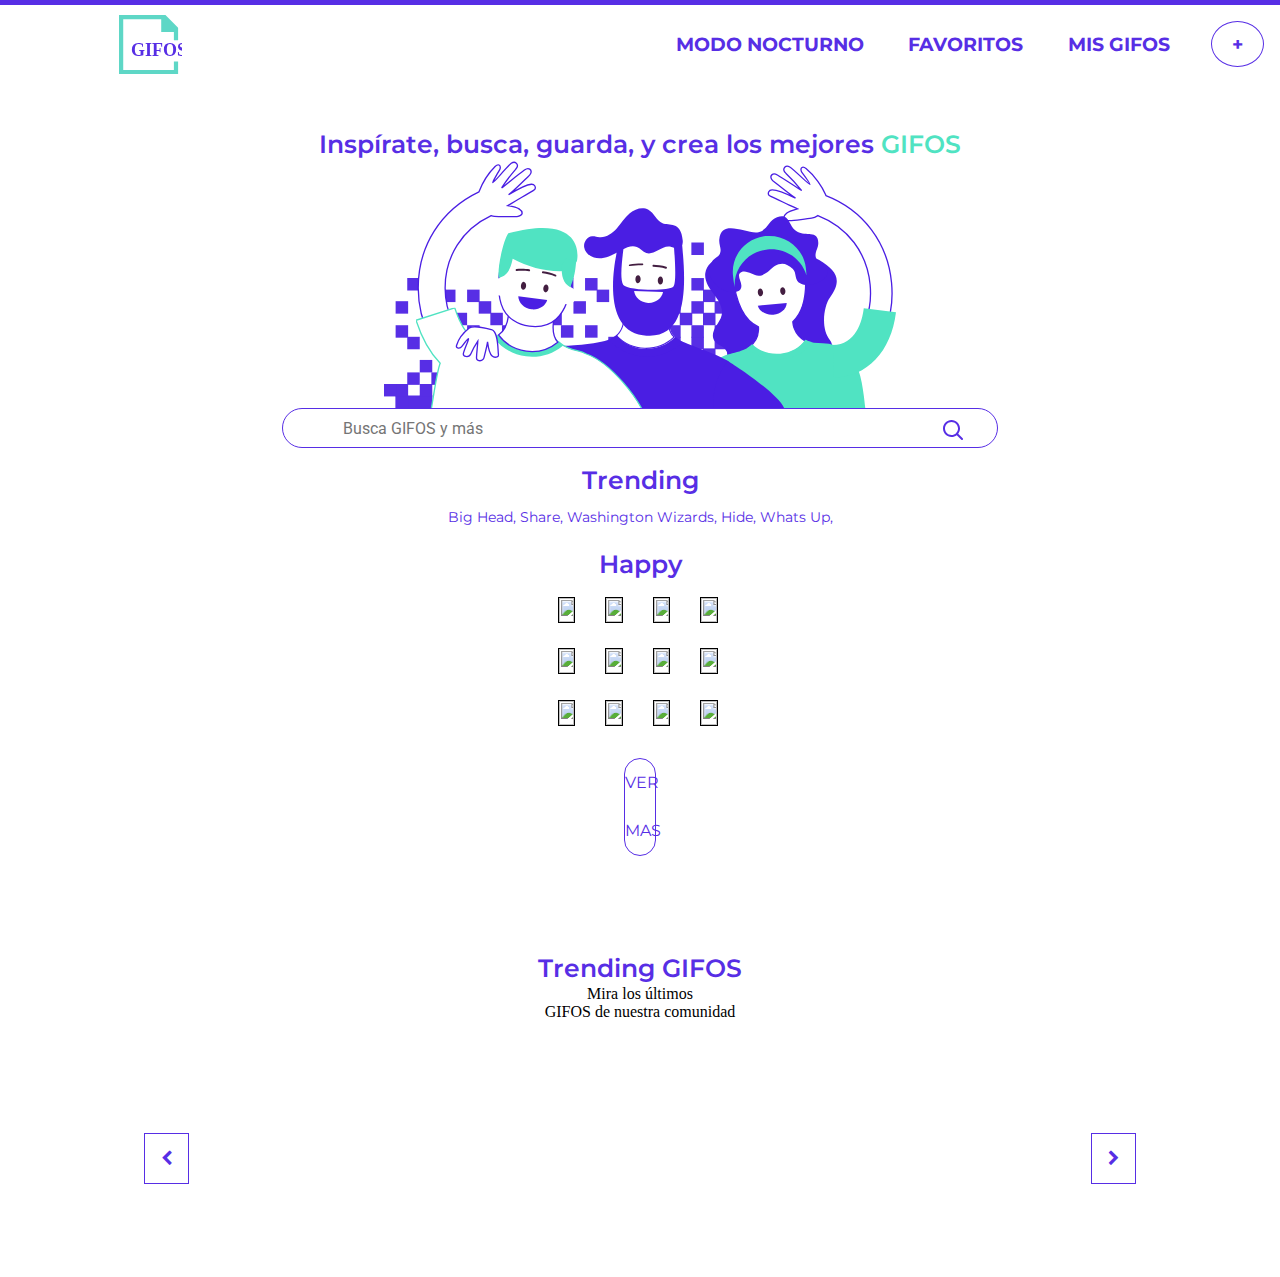
==== index.html @ 179340ff "ajuste card" ====
<!DOCTYPE html>
<html lang="en">

<head>
    <meta charset="UTF-8" />
    <title>GIFOS</title>
    <link rel="stylesheet" href="styles/main.css" />
    <link rel="stylesheet" href="styles/card.css" />
    <link rel="stylesheet" href="styles/maxCard.css" />
    <link rel="stylesheet" href="styles/slider.css" />
    <link rel="stylesheet" href="https://cdnjs.cloudflare.com/ajax/libs/font-awesome/4.7.0/css/font-awesome.min.css">
    <link rel="stylesheet" href="https://use.fontawesome.com/releases/v5.8.1/css/all.css"
        integrity="sha384-50oBUHEmvpQ+1lW4y57PTFmhCaXp0ML5d60M1M7uH2+nqUivzIebhndOJK28anvf" crossorigin="anonymous">
</head>

<body>


    <header id="header">
        <div class="top-line"></div>
        <div class="content-menu">
            <div class="logo"></div>
            <a href="#" id="menu_on" onclick="Menu()">
                <span class="menu_on_span"></span>
                <span class="menu_on_span"></span>
                <span class="menu_on_span"></span>
            </a>
            <input type="search" id="nav-search" class="nav-search" placeholder="Busca GIFOS y más" required
                autocomplete="off" />
            <nav>
                <div id="menu">
                    <ul>
                        <li>
                            <a id="mode" href="#">Modo Nocturno</a>
                            <span class="line"></span>
                        </li>
                        <li>
                            <a href="favorites.html">Favoritos</a>
                            <span class="line"></span>
                        </li>
                        <li>
                            <a href="gifos.html">Mis GIFOS</a>
                            <span class="line"></span>
                        </li>

                        <li class="create-gif">
                            <a class="title-desk" href="creategifo.html">+</a>
                            <a class="title-mobile" href="creategifo.html">Create GIF</a>
                            <span class="line"></span>
                        </li>
                    </ul>
                </div>

            </nav>
        </div>
    </header>
    <main>
        <section>
            <div class="container">
                <div class="imagen">
                    <h1>Inspírate, busca, guarda, y crea los mejores</h1>
                    <img id="welcome" src="images/ilustra_header.svg" alt="ImageWelcome" />
                </div>
                <input type="search" id="search" placeholder="Busca GIFOS y más" required autocomplete="off" />
                <div id="suggestions-list">
                </div>
                <div class="trending">
                    <h2>Trending</h2>
                    <p class="trending-content">
                    </p>
                </div>
                <div class="container-results">
                    <h2>Happy</h2>
                    <div id="images-search" class="images-search">
                    </div>
                    <button id="more-results" class="button-view">Ver Mas</button>
                </div>
                <div id="carrusel-container" class="carrusel-container">
                </div>
            </div>
        </section>
    </main>
    <script type="module" src="./script/menu.js"></script>
    <script type="module" src="script/index.js"></script>
    <script type="module" src="./script/trending.js"></script>
    <script src="https://www.WebRTC-Experiment.com/RecordRTC.js"></script>
</body>

</html>
---- styles/main.css ----
@import "colors.css";
@import url("https://fonts.googleapis.com/css2?family=Montserrat:wght@400;500&;700&display=swap");
@import url("https://fonts.googleapis.com/css2?family=Roboto:wght@400;700;900&display=swap");
* {
    box-sizing: border-box;
    margin: 0;
    padding: 0;
}

ol,
ul {
    list-style: none;
}

body {
    background: var(--background-color);
}

header {
    background: var(--background-color);
    position: fixed;
    width: 100%;
    height: auto;
    z-index: 2;
}

#menu_on {
    display: block;
    width: 30px;
    height: 20px;
    position: relative;
    z-index: 2;
    float: right;
    margin: 20px 24px;
}

#menu_on .menu_on_span {
    width: 100%;
    height: 4px;
    border-radius: 4px;
    display: block;
    position: absolute;
    background: var(--purple-color);
    transition: all 0.25s ease;
    transform-origin: 0px 100%;
}

#menu_on .menu_on_span:nth-child(2) {
    top: calc(50% - 2px);
}

#menu_on .menu_on_span:nth-child(3) {
    bottom: 0;
}

.visible_menu .menu_on_span:nth-child(1) {
    transform: rotate(45deg) translate(-2px, 1px);
}

.visible_menu .menu_on_span:nth-child(2) {
    opacity: 0;
}

.visible_menu .menu_on_span:nth-child(3) {
    transform: rotate(-45deg) translate(-3px, 3px);
}

#menu {
    position: fixed;
    top: 100px;
    bottom: 0;
    width: 100%;
    z-index: 1;
    padding: 90px 30px 30px;
    background: var(--primary-color);
    opacity: 0;
    transition: all 0.75s ease;
    font-size: 1.2em;
    overflow-y: auto;
}

.visible_menu {
    position: absolute;
}

.visible_menu #menu {
    left: 0;
    opacity: 0.8;
}

#menu a {
    display: block;
    margin: 24px;
    font-family: "Montserrat", sans-serif;
    text-decoration: none;
    color: var(--menuColor);
    font-size: 1em;
    text-decoration: none;
    text-align: center;
    font-weight: 700;
    text-align: center;
}

#menu a.title-desk {
    display: none;
}

#menu a.title-mobile {
    display: block;
}

.line {
    width: 65px;
    border-top: 1px solid var(--line);
    margin: 0 auto;
    display: block;
    position: relative;
}

.logo {
    width: 100%;
    height: 53px;
    background-image: var(--logo-mobile);
    background-repeat: no-repeat;
    margin-left: 24px;
}

.top-line {
    width: 100%;
    border-top: 5px solid var(--border-color);
}

.mimenu {
    width: 100%;
}

.content-menu {
    display: flex;
    justify-content: space-between;
    background: var(--background-color);
    width: 100%;
    height: auto;
}

.nav-search {
    display: none;
}


/*BUSQUEDA*/

.container {
    display: flex;
    justify-content: center;
    align-items: center;
    flex-direction: column;
    width: 80%;
    height: auto;
    padding-top: 10%;
    padding-bottom: 1%;
    margin: 0 auto;
}

.imagen {
    width: 100%;
    margin: 0 auto;
}

h1,
h2 {
    font-family: "Montserrat", sans-serif;
    font-size: 25px;
    color: var(--titleColor);
    text-align: center;
    line-height: 33px;
    font-weight: 600;
    letter-spacing: 0;
}

h4 {
    font-family: "Montserrat", sans-serif;
    color: "#ffffff";
    line-height: 20px;
    font-weight: 600;
}

.user-name {
    font-weight: 100;
}

h1::after {
    content: " GIFOS";
    color: #50e3c2;
}

#welcome {
    width: 50%;
    height: auto;
    display: block;
    margin: 0 auto;
}

#search {
    font-family: "Roboto", sans-serif;
    font-size: 16px;
    background-color: var(--inputColor);
    border: 1px solid var(--borderSearch);
    color: var(--color);
    ;
    text-align: left;
    border-radius: 2em;
    width: 70%;
    height: 2.5em;
    margin: auto;
    background-position: 95% 60%;
    padding-left: 2.5em;
    font-weight: 400;
    background-image: var(--logo-background-image);
    background-repeat: no-repeat;
    text-indent: 20px;
}

#search::-webkit-search-cancel-button {
    position: relative;
    right: 20px;
    -webkit-appearance: none;
    height: 20px;
    width: 20px;
    border-radius: 10px;
    content: var(--logo-close-search);
    cursor: pointer
}

#search:active {
    outline: none;
    background-image: var(--logo-background-image);
}

#search:focus {
    outline: none;
    background-image: var(--logo-background-image);
}

#search:valid {
    background-image: none;
}

.list {
    background-position: 95% 60%;
    border: 1px solid var(--borderSearch);
    border-bottom-right-radius: 2em;
    border-bottom-left-radius: 2em;
    padding-bottom: 2em;
    cursor: pointer;
}

.option-list {
    color: var(--color);
    margin-left: 1rem;
    margin-top: 1rem;
}

#suggestions-list {
    width: 70%;
}

.fa-search {
    color: #bbc8d6;
    width: 1.3em;
    height: 1.3em;
}


/*BUSQUEDA*/


/*TRENDING*/

.trending {
    padding-top: 1rem;
    padding-bottom: 1%;
    margin: 0 auto;
}

.trending-content {
    font-family: "Montserrat", sans-serif;
    font-size: 14px;
    text-transform: capitalize;
    line-height: 2.5rem;
    color: var(--titleColor);
}

.trending-topic {
    cursor: pointer;
}

.images-search {
    display: grid;
    grid-template-columns: repeat(2, 1fr);
    grid-gap: 2vw;
    max-width: 100%;
    margin: 1rem auto;
}

.button-view {
    border: 1px solid var(--titleColor);
    color: var(--titleColor);
    background: var(--buttonColor);
    border-radius: 2rem;
    text-align: center;
    margin: 1rem;
    width: 30%;
    cursor: pointer;
    font-family: "Montserrat", sans-serif;
    font-size: 1rem;
    line-height: 3rem;
    text-transform: uppercase;
}

.button-view:hover {
    background-color: var(--buttonColorHover);
    color: var(--textButtonHover);
}

.container-results {
    text-align: center;
}

@media screen and (min-width: 1220px) {
    #menu a.title-mobile {
        display: none;
    }
    #menu a.title-desk {
        display: block;
    }
    .logo {
        width: 75px;
        height: auto;
        margin-top: 10px;
        margin-left: 119px;
        background-image: var(--logo-desktop);
    }
    #menu_on {
        display: none;
    }
    #menu_on .menu_on_span {
        display: none;
    }
    #menu {
        display: flex;
        justify-content: flex-end;
        background: var(--background-color);
        position: static;
        visibility: visible;
        opacity: 1;
        padding: 0px;
    }
    #menu a {
        color: var(--titleColor);
        margin: 0px;
    }
    #menu ul li {
        padding: 5px 10px;
        display: inline-block;
    }
    li a {
        padding: 5px 10px;
        text-transform: uppercase;
    }
    li a:active {
        color: var(--link-active);
    }
    li a:hover {
        text-decoration-line: underline;
        color: var(--link-active);
        text-decoration-color: var(--green-color);
    }
    .line {
        display: none;
    }
    /*INPUT SEARCH HEADER*/
    .nav-search {
        display: block;
        visibility: hidden;
        font-family: "Roboto", sans-serif;
        font-size: 16px;
        background-color: var(--inputColor);
        border: 1px solid var(--borderSearch);
        color: var(--color);
        ;
        text-align: left;
        border-radius: 2em;
        width: 25%;
        height: 2.5em;
        margin: auto;
        background-position: 95% 60%;
        padding-left: 2.5em;
        font-weight: 400;
        background-image: var(--logo-background-image);
        background-repeat: no-repeat;
        text-indent: 20px;
    }
    .nav-search::-webkit-search-cancel-button {
        position: relative;
        right: 20px;
        -webkit-appearance: none;
        height: 20px;
        width: 20px;
        border-radius: 10px;
        content: var(--logo-close-search);
        cursor: pointer
    }
    .nav-search:active {
        outline: none;
        background-image: var(--logo-background-image);
    }
    .nav-search:focus {
        outline: none;
        background-image: var(--logo-background-image);
    }
    .nav-search:valid {
        background-image: none;
    }
    .nav-search {
        visibility: hidden;
    }
    .shadow {
        background: white;
        box-shadow: 0 2px 4px 1px rgba(156, 175, 195, 0.55);
    }
    .create-gif {
        border: 1px solid var(--titleColor);
        border-radius: 100%;
        text-align: center;
        margin: 1rem;
    }
    .images-search {
        grid-template-columns: repeat(4, 1fr);
    }
    /*.modal-container img{
        width: 30%;
        top: 3rem;
        right: 5rem;
    }

    .group-modal {
        width: 30%;
    }  */
    .button-view {
        width: 20%;
    }
    /*.carrousel-button{
        background: var(--buttonColor);
        flex: 1;
        max-width: 5rem;
        border: 1px solid var(--titleColor);
        color: var(--titleColor);
        background: var(--buttonColor);
        text-align: center;
        margin: 5rem 1rem;
        cursor: pointer;
        font-family: "Montserrat", sans-serif;
        font-size: 1rem;
        line-height: 1rem; 
        padding: 1rem;
        visibility: visible;
    }
    
    .carrousel-button:hover{
        background-color: var(--buttonColorHover);
        color: var(--textButtonHover);
    }

    .slider-container{
        overflow:hidden;
    }*/
}
---- styles/card.css ----
.image-content{
    display: inline-block;
    position: relative;
    width: 80%;
    border: 1px solid  black;
    animation-duration: 2s;
    animation-name: fade;
    position: relative;
}

.image-content  img {
    width: 100%;
    height: 100%;
    z-index: 0;
}

.card {
    position: absolute;
    top: 0;
    left: 0;
    width: 100%;
    height: 100%;
    opacity: 0;
}
.card:hover{
    background: rgb(87, 46, 229,0.6);
    opacity: 1;
}

.group-icons {
    display: flex;
    justify-content: flex-end;
    gap: 0.2rem;
    margin: 0.5rem;   
}
.option-button {
    background-position: center;
    background-color: white;
    border-radius: 0.3rem;
    width: 30px;
    height: 30px;
    border: none;
    opacity: 0.7;
    cursor: pointer;
}
.option-button:hover {
    opacity: 1;
}

.max-icon {
    background: url("../images/icon-max-normal.svg") no-repeat;
}

.close-icon {
    background: var(--close-icon) no-repeat;
}
.far{
    color: #572EE5;
    font-size: 20px;
}

.fas {
color: #572EE5;
font-size: 20px;
}

.download-icon {
    background: url("../images/icon-download.svg") no-repeat;
}

.group-text {
    position: absolute;
    display: flex;
    flex-direction: column;
    color: white;
    text-align: left;
    left: 15px;
    bottom: 20px;
}
---- styles/maxCard.css ----
.modal-container{
    display:inline-block;
    position:relative;
}

.modal-container.active{
    position:fixed;
    width:100vw;
    height:100vh;
    display:flex;
    flex-direction: column;
    align-items:center;
    justify-content:center;
    top:0;
    left:0;
    overflow-y:scroll;
}
  
.modal-container img{
    z-index:1;
    width: 80%;
    margin-top: 5rem;
}
  
.modal-container.active::after{
    content:'';
    position:fixed;
    width:100vw;
    height:100vh;
    top:10%;
    left:0;
    background-color:var(--backgroundModal);
    z-index:0;
}

.modal-container .modal-btn-close {
    position:absolute;
    border: 0;
    z-index: 1;
    top: 9rem;
    right: 5rem;
}
  
.group-modal {
    display: flex;
    justify-content: space-between;
    z-index: 1;
    width: 80%;
    margin-top: 1rem;
}  
.group-text-modal {
    display: flex;
    flex-direction: column;
    color: var(--titleColor);
    z-index: 1
}

.group-icons-modal {
    display: flex;
    justify-content: flex-end;
    gap: 0.2rem;
    margin: 0.5rem;  
    z-index: 1;
}

@media screen and (min-width: 1220px) {
    .modal-container img{
        width: 30%;
        top: 3rem;
        right: 5rem;
    }

    .group-modal {
        width: 30%;
    }  
}
---- styles/slider.css ----
.carrusel-container {
    margin-top: 5rem;
    display: flex;
    justify-content: center;
    flex-direction: column;
    align-items: center;
    background-color:var(--background-color);
    width: 100%;
    flex:3;
}

.carrousel-description {
    margin-bottom: 0.5rem;
    color:var(--text);
}

.carrousel {
    margin-top: 2rem;
    display: flex;
    justify-content: center;
    width: 100%;
}

.slider-container{
    display: flex;
    width: 100%;
    gap: 2rem;
    overflow-x: scroll;
	scroll-snap-type: x mandatory;
    -webkit-overflow-scrolling: touch;
    scroll-behavior: smooth;
}

.slider-container .image-content  {
    scroll-snap-align: center;
    padding-bottom: 5px;
}

.slider-container .image-content  img {
    width: auto;
    height: auto;
    object-fit: cover;
}

.carrousel-button{
    visibility: hidden;
}

@media screen and (min-width: 1220px) { 
    .carrousel-button{
        background: var(--buttonColor);
        flex: 1;
        max-width: 5rem;
        border: 1px solid var(--titleColor);
        color: var(--titleColor);
        background: var(--buttonColor);
        text-align: center;
        margin: 5rem 1rem;
        cursor: pointer;
        font-family: "Montserrat", sans-serif;
        font-size: 1rem;
        line-height: 1rem; 
        padding: 1rem;
        visibility: visible;
    }
    
    .carrousel-button:hover{
        background-color: var(--buttonColorHover);
        color: var(--textButtonHover);
    }

    .slider-container{
        overflow:hidden;
    }
}
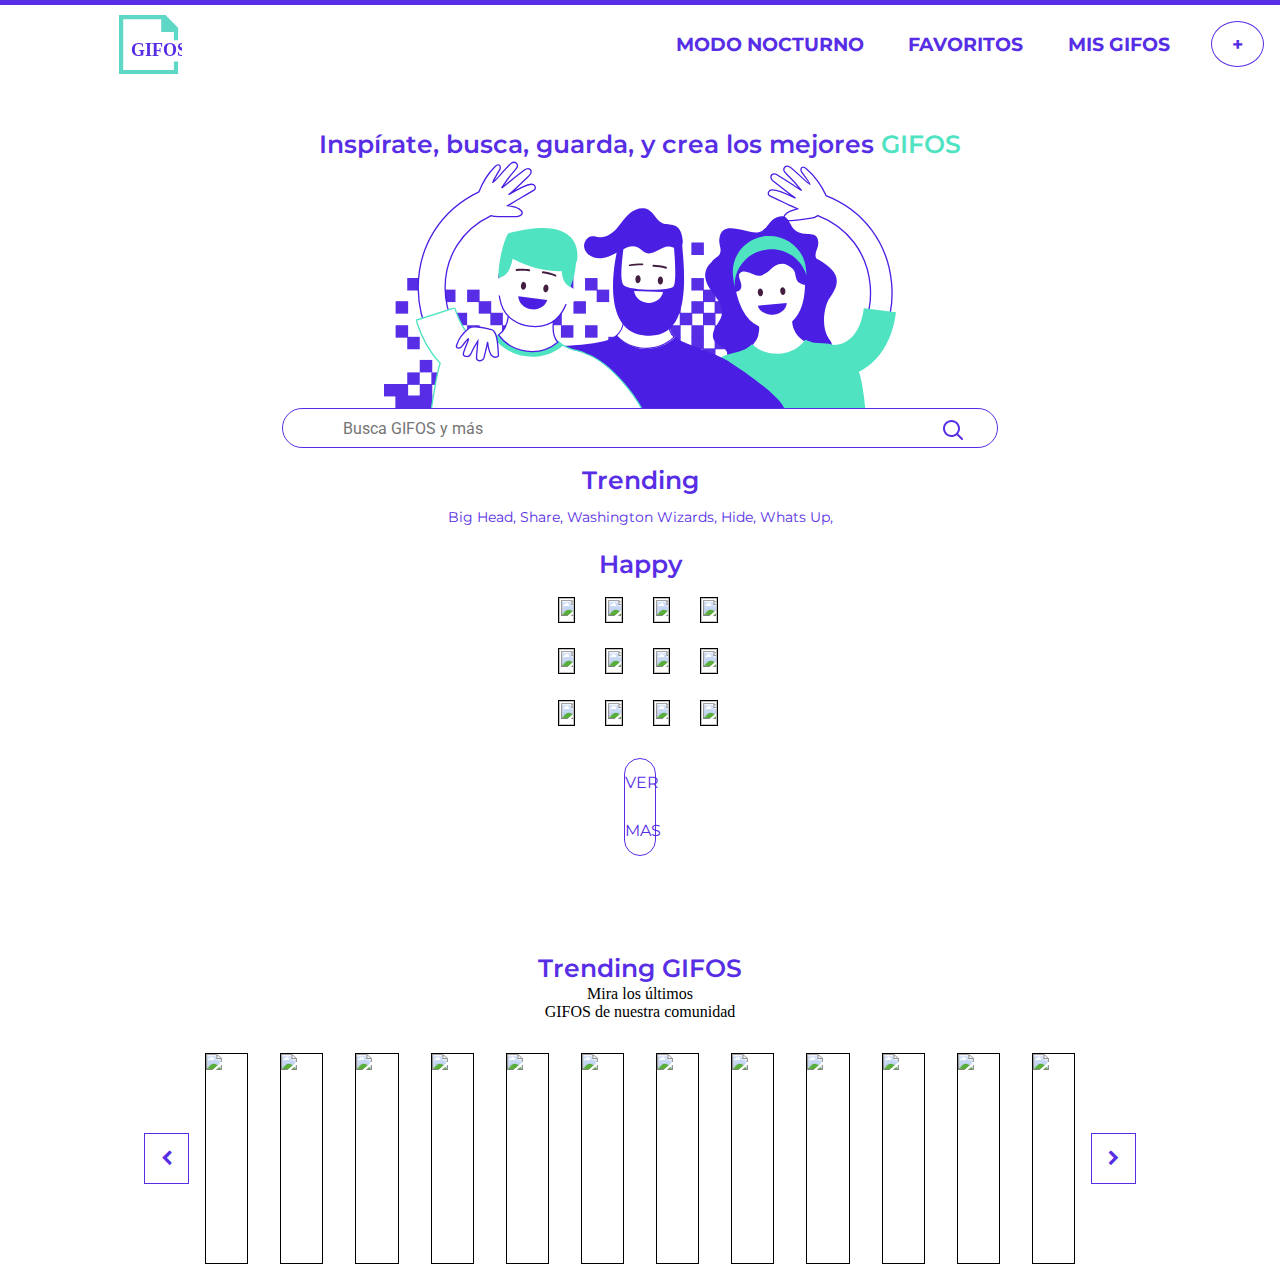
==== commit 90b8cb8a: "pantalla favoritos y link logo gifos" ====
--- a/index.html
+++ b/index.html
@@ -9,8 +9,7 @@
     <link rel="stylesheet" href="styles/maxCard.css" />
     <link rel="stylesheet" href="styles/slider.css" />
     <link rel="stylesheet" href="https://cdnjs.cloudflare.com/ajax/libs/font-awesome/4.7.0/css/font-awesome.min.css">
-    <link rel="stylesheet" href="https://use.fontawesome.com/releases/v5.8.1/css/all.css"
-        integrity="sha384-50oBUHEmvpQ+1lW4y57PTFmhCaXp0ML5d60M1M7uH2+nqUivzIebhndOJK28anvf" crossorigin="anonymous">
+    <link rel="stylesheet" href="https://use.fontawesome.com/releases/v5.8.1/css/all.css" integrity="sha384-50oBUHEmvpQ+1lW4y57PTFmhCaXp0ML5d60M1M7uH2+nqUivzIebhndOJK28anvf" crossorigin="anonymous">
 </head>
 
 <body>
@@ -19,14 +18,15 @@
     <header id="header">
         <div class="top-line"></div>
         <div class="content-menu">
-            <div class="logo"></div>
+            <a href="index.html" class="home">
+                <div class="logo"></div>
+            </a>
             <a href="#" id="menu_on" onclick="Menu()">
                 <span class="menu_on_span"></span>
                 <span class="menu_on_span"></span>
                 <span class="menu_on_span"></span>
             </a>
-            <input type="search" id="nav-search" class="nav-search" placeholder="Busca GIFOS y más" required
-                autocomplete="off" />
+            <input type="search" id="nav-search" class="nav-search" placeholder="Busca GIFOS y más" required autocomplete="off" />
             <nav>
                 <div id="menu">
                     <ul>
--- a/styles/main.css
+++ b/styles/main.css
@@ -123,6 +123,12 @@
     background-image: var(--logo-mobile);
     background-repeat: no-repeat;
     margin-left: 24px;
+    cursor: pointer;
+}
+
+.home {
+    width: fit-content;
+    display: flex;
 }
 
 .top-line {
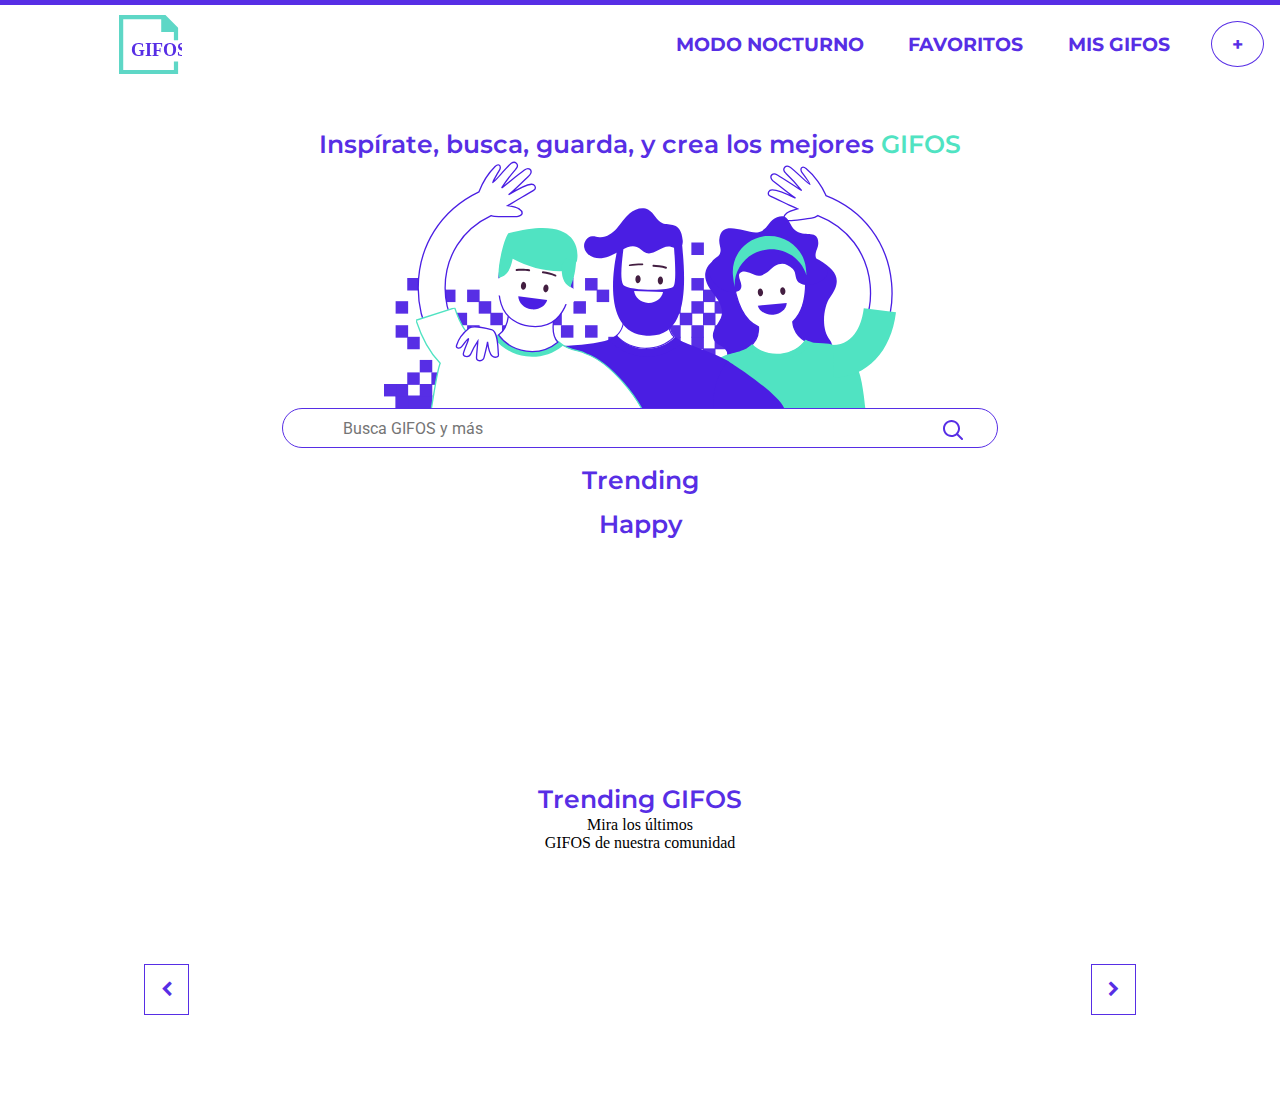
==== commit e1ac3eb1: "implementación end point" ====
--- a/index.html
+++ b/index.html
@@ -82,7 +82,6 @@
     </main>
     <script type="module" src="./script/menu.js"></script>
     <script type="module" src="script/index.js"></script>
-    <script type="module" src="./script/trending.js"></script>
     <script src="https://www.WebRTC-Experiment.com/RecordRTC.js"></script>
 </body>
 
--- a/styles/main.css
+++ b/styles/main.css
@@ -261,7 +261,7 @@
 }
 
 .option-list {
-    color: var(--color);
+    color: var(--colorText);
     margin-left: 1rem;
     margin-top: 1rem;
 }
@@ -321,6 +321,7 @@
     font-size: 1rem;
     line-height: 3rem;
     text-transform: uppercase;
+    visibility: hidden;
 }
 
 .button-view:hover {
@@ -443,41 +444,7 @@
     .images-search {
         grid-template-columns: repeat(4, 1fr);
     }
-    /*.modal-container img{
-        width: 30%;
-        top: 3rem;
-        right: 5rem;
-    }
-
-    .group-modal {
-        width: 30%;
-    }  */
     .button-view {
         width: 20%;
     }
-    /*.carrousel-button{
-        background: var(--buttonColor);
-        flex: 1;
-        max-width: 5rem;
-        border: 1px solid var(--titleColor);
-        color: var(--titleColor);
-        background: var(--buttonColor);
-        text-align: center;
-        margin: 5rem 1rem;
-        cursor: pointer;
-        font-family: "Montserrat", sans-serif;
-        font-size: 1rem;
-        line-height: 1rem; 
-        padding: 1rem;
-        visibility: visible;
-    }
-    
-    .carrousel-button:hover{
-        background-color: var(--buttonColorHover);
-        color: var(--textButtonHover);
-    }
-
-    .slider-container{
-        overflow:hidden;
-    }*/
 }--- a/styles/card.css
+++ b/styles/card.css
@@ -1,14 +1,13 @@
-.image-content{
+.image-content {
     display: inline-block;
     position: relative;
     width: 80%;
-    border: 1px solid  black;
     animation-duration: 2s;
     animation-name: fade;
     position: relative;
 }
 
-.image-content  img {
+.image-content img {
     width: 100%;
     height: 100%;
     z-index: 0;
@@ -22,8 +21,9 @@
     height: 100%;
     opacity: 0;
 }
-.card:hover{
-    background: rgb(87, 46, 229,0.6);
+
+.card:hover {
+    background: rgb(87, 46, 229, 0.6);
     opacity: 1;
 }
 
@@ -31,8 +31,9 @@
     display: flex;
     justify-content: flex-end;
     gap: 0.2rem;
-    margin: 0.5rem;   
+    margin: 0.5rem;
 }
+
 .option-button {
     background-position: center;
     background-color: white;
@@ -43,6 +44,7 @@
     opacity: 0.7;
     cursor: pointer;
 }
+
 .option-button:hover {
     opacity: 1;
 }
@@ -54,14 +56,15 @@
 .close-icon {
     background: var(--close-icon) no-repeat;
 }
-.far{
+
+.far {
     color: #572EE5;
     font-size: 20px;
 }
 
 .fas {
-color: #572EE5;
-font-size: 20px;
+    color: #572EE5;
+    font-size: 20px;
 }
 
 .download-icon {
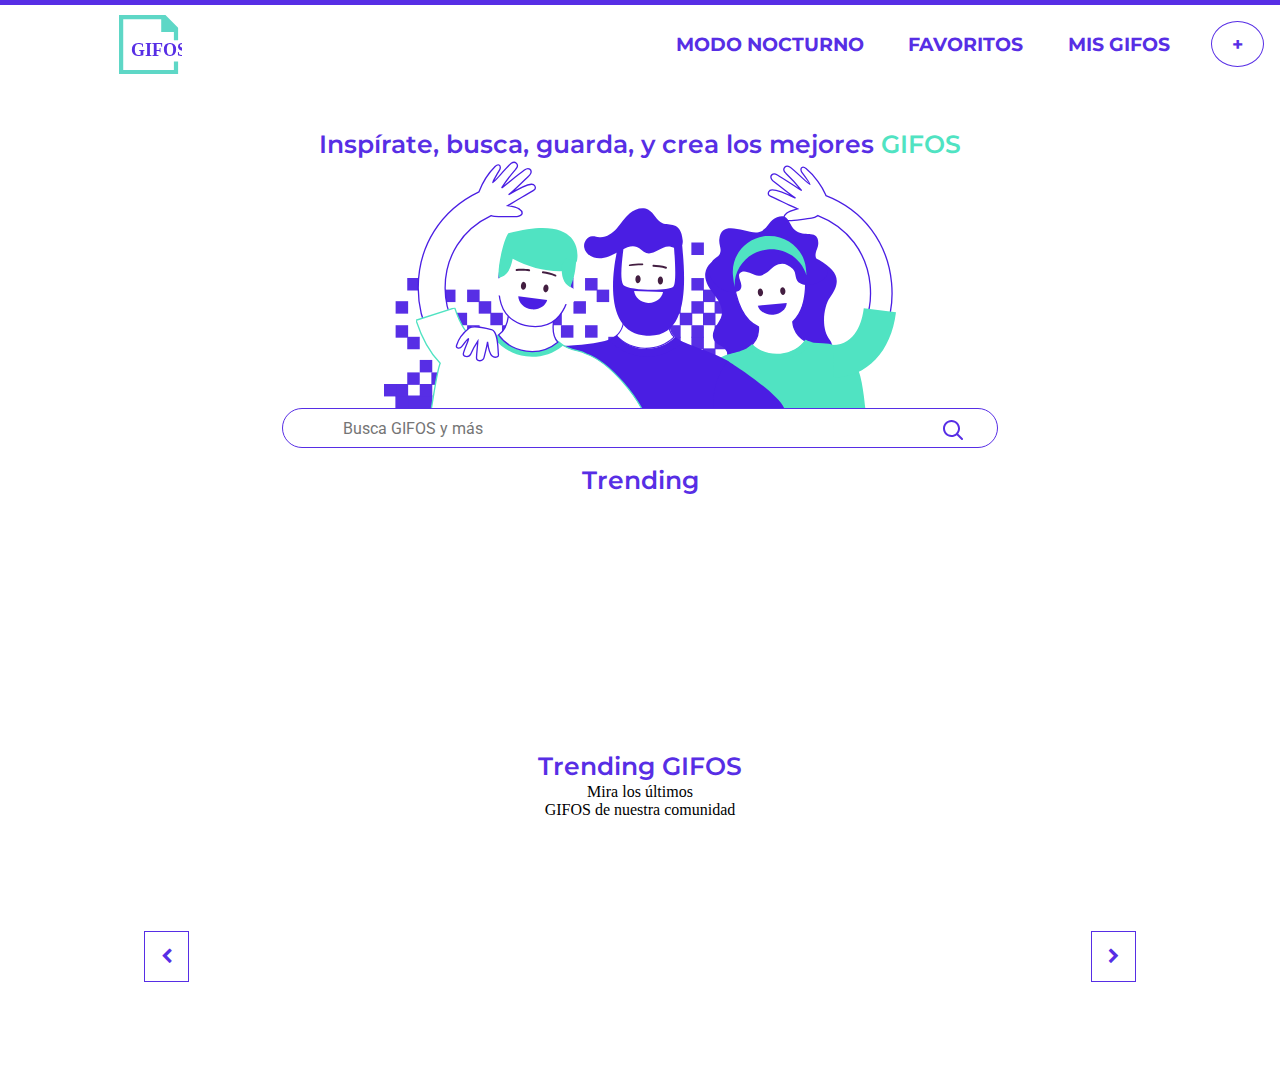
==== commit 1ca9839b: "implmentación end point" ====
--- a/index.html
+++ b/index.html
@@ -70,7 +70,7 @@
                     </p>
                 </div>
                 <div class="container-results">
-                    <h2>Happy</h2>
+                    <h2 id="tittle-result"></h2>
                     <div id="images-search" class="images-search">
                     </div>
                     <button id="more-results" class="button-view">Ver Mas</button>
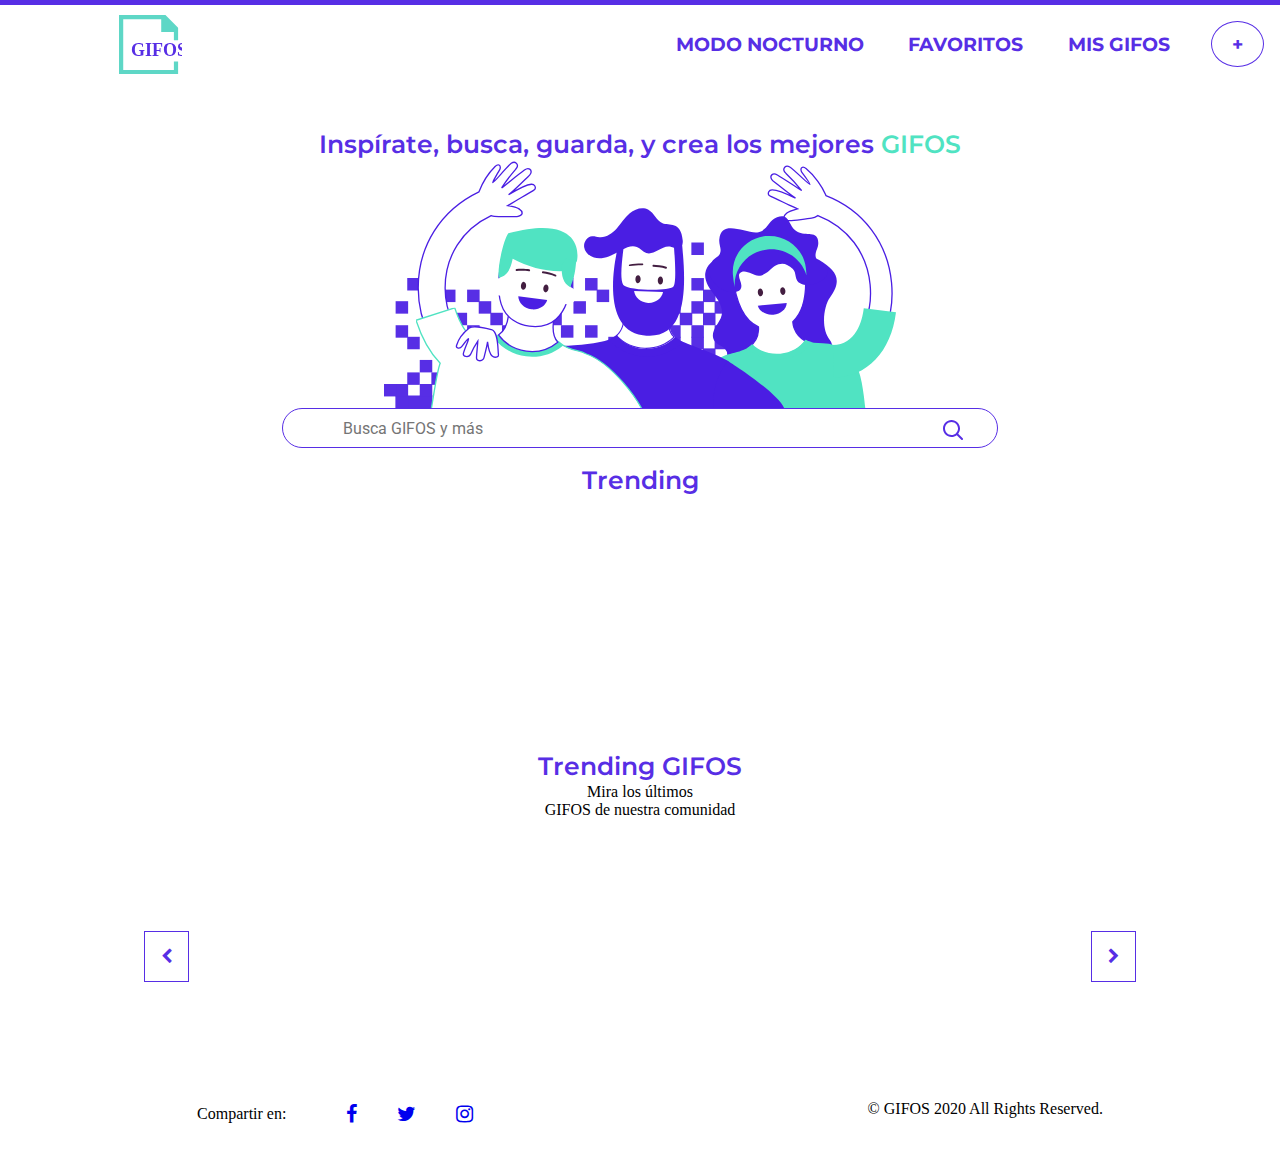
==== commit a0444606: "se agrega footer y ajuste estilos" ====
--- a/index.html
+++ b/index.html
@@ -8,8 +8,8 @@
     <link rel="stylesheet" href="styles/card.css" />
     <link rel="stylesheet" href="styles/maxCard.css" />
     <link rel="stylesheet" href="styles/slider.css" />
+    <link rel="stylesheet" href="https://use.fontawesome.com/releases/v5.8.1/css/all.css" integrity="sha384-50oBUHEmvpQ+1lW4y57PTFmhCaXp0ML5d60M1M7uH2+nqUivzIebhndOJK28anvf" crossorigin="anonymous">
     <link rel="stylesheet" href="https://cdnjs.cloudflare.com/ajax/libs/font-awesome/4.7.0/css/font-awesome.min.css">
-    <link rel="stylesheet" href="https://use.fontawesome.com/releases/v5.8.1/css/all.css" integrity="sha384-50oBUHEmvpQ+1lW4y57PTFmhCaXp0ML5d60M1M7uH2+nqUivzIebhndOJK28anvf" crossorigin="anonymous">
 </head>
 
 <body>
@@ -80,6 +80,19 @@
             </div>
         </section>
     </main>
+    <footer  class="footer">
+        <div class="share-gifos">
+            <span>Compartir en:</span>
+            <ul class="social-media-list">
+                <li><a href="https://www.facebook.com/JennyMorenoVallejo08/" target="_blank"><i class="fa fa-facebook" aria-hidden="true"></i></a></li>
+                <li><a href="https://twitter.com/jennymv94?s=08" target="_blank"><i class="fa fa-twitter" aria-hidden="true"></i></a></li>
+                <li><a href="https://www.instagram.com/jennymv94/" target="_blank"><i class="fa fa-instagram" aria-hidden="true"></i></a></li>
+            </ul>
+        </div>
+        <div class="rights-reserved">
+            © GIFOS 2020 All Rights Reserved.
+        </div>
+     </footer>
     <script type="module" src="./script/menu.js"></script>
     <script type="module" src="script/index.js"></script>
     <script src="https://www.WebRTC-Experiment.com/RecordRTC.js"></script>
--- a/styles/main.css
+++ b/styles/main.css
@@ -331,6 +331,42 @@
 
 .container-results {
     text-align: center;
+}
+
+.footer {
+    display: flex;
+    flex-direction: column;
+    align-items: center;
+    padding: 20px;
+    color: var(--text);
+    border-bottom: 5px solid var(--border-gifos);
+}
+
+.share-gifos {
+    display: flex;
+    flex-direction: column;
+    justify-content: center;
+    align-content: center;
+    text-align: center;
+    padding: 20px;
+}
+.share-gifos > span {
+    margin: auto;
+}
+
+.social-media-list {
+    display: flex;
+    justify-content: center;
+    padding: 20px 40px;
+}
+.social-media-list > li {
+    list-style: none;
+    padding: 10px;
+    color: var(--icons-color);
+    font-size: 20px;
+}
+.rights-reserved {
+    margin-bottom: 10px;
 }
 
 @media screen and (min-width: 1220px) {
@@ -447,4 +483,13 @@
     .button-view {
         width: 20%;
     }
+
+    .footer {
+        flex-direction: row;
+        justify-content: space-around;
+        max-height: 80px;
+    }
+    .share-gifos {
+        flex-direction: row;
+    }
 }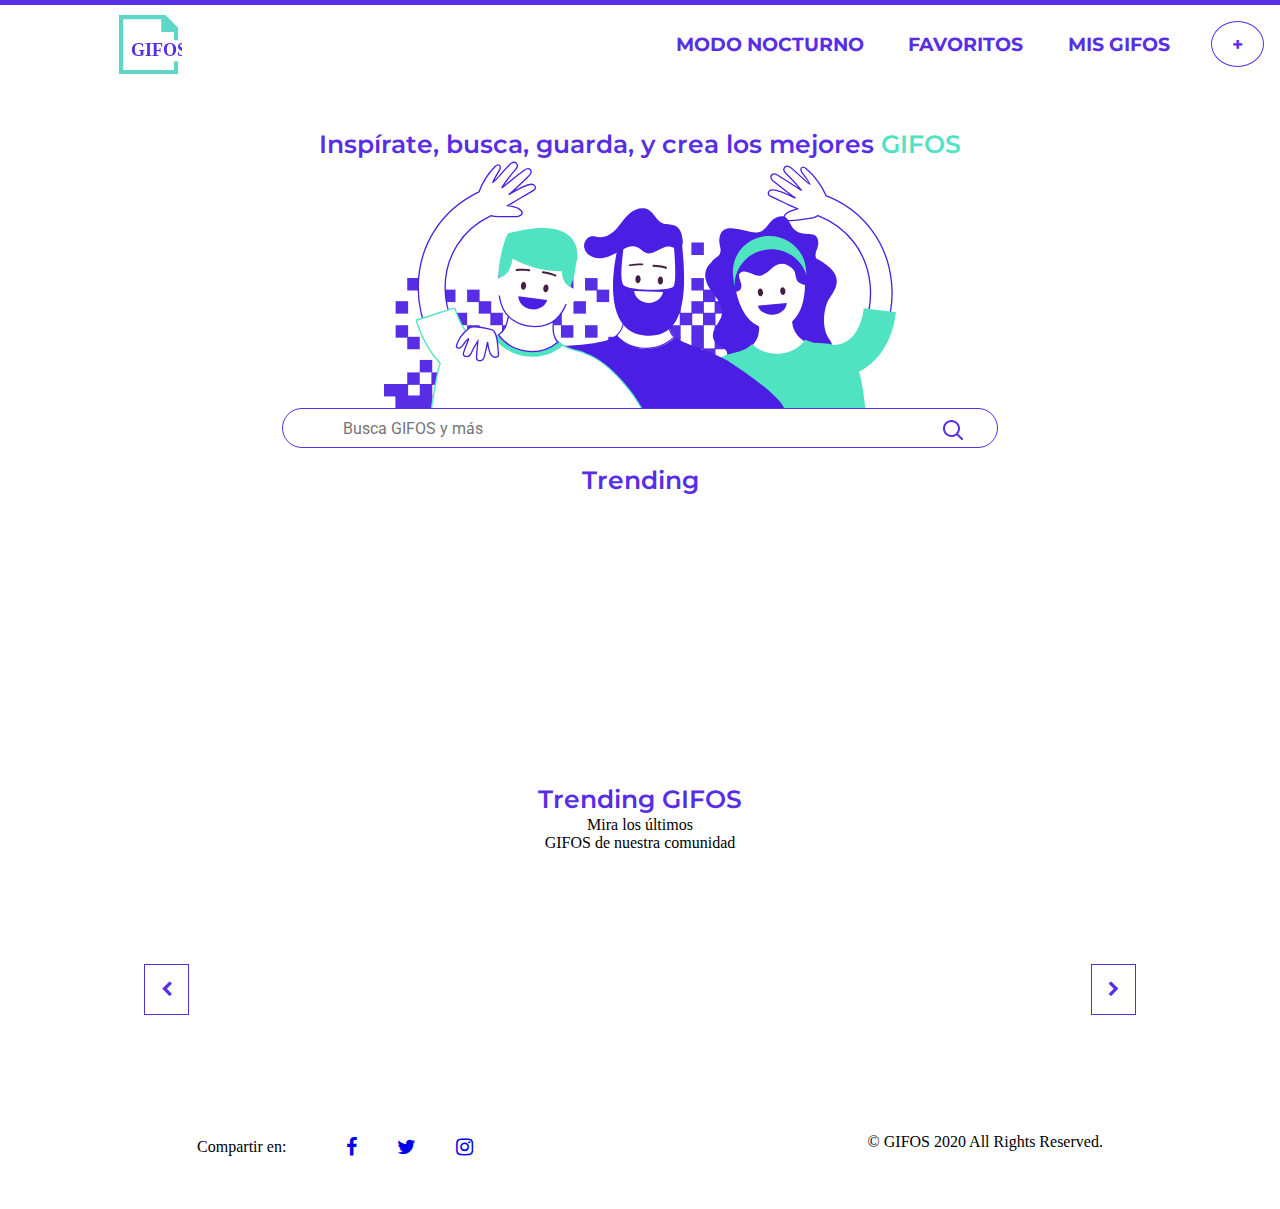
==== commit 38992837: "ajuste h2 index" ====
--- a/index.html
+++ b/index.html
@@ -8,13 +8,12 @@
     <link rel="stylesheet" href="styles/card.css" />
     <link rel="stylesheet" href="styles/maxCard.css" />
     <link rel="stylesheet" href="styles/slider.css" />
-    <link rel="stylesheet" href="https://use.fontawesome.com/releases/v5.8.1/css/all.css" integrity="sha384-50oBUHEmvpQ+1lW4y57PTFmhCaXp0ML5d60M1M7uH2+nqUivzIebhndOJK28anvf" crossorigin="anonymous">
+    <link rel="stylesheet" href="https://use.fontawesome.com/releases/v5.8.1/css/all.css"
+        integrity="sha384-50oBUHEmvpQ+1lW4y57PTFmhCaXp0ML5d60M1M7uH2+nqUivzIebhndOJK28anvf" crossorigin="anonymous">
     <link rel="stylesheet" href="https://cdnjs.cloudflare.com/ajax/libs/font-awesome/4.7.0/css/font-awesome.min.css">
 </head>
 
 <body>
-
-
     <header id="header">
         <div class="top-line"></div>
         <div class="content-menu">
@@ -26,7 +25,8 @@
                 <span class="menu_on_span"></span>
                 <span class="menu_on_span"></span>
             </a>
-            <input type="search" id="nav-search" class="nav-search" placeholder="Busca GIFOS y más" required autocomplete="off" />
+            <input type="search" id="nav-search" class="nav-search" placeholder="Busca GIFOS y más" required
+                autocomplete="off" />
             <nav>
                 <div id="menu">
                     <ul>
@@ -70,7 +70,7 @@
                     </p>
                 </div>
                 <div class="container-results">
-                    <h2 id="tittle-result"></h2>
+                    <h2 id="tittle-result">Data</h2>
                     <div id="images-search" class="images-search">
                     </div>
                     <button id="more-results" class="button-view">Ver Mas</button>
@@ -80,19 +80,22 @@
             </div>
         </section>
     </main>
-    <footer  class="footer">
+    <footer class="footer">
         <div class="share-gifos">
             <span>Compartir en:</span>
             <ul class="social-media-list">
-                <li><a href="https://www.facebook.com/JennyMorenoVallejo08/" target="_blank"><i class="fa fa-facebook" aria-hidden="true"></i></a></li>
-                <li><a href="https://twitter.com/jennymv94?s=08" target="_blank"><i class="fa fa-twitter" aria-hidden="true"></i></a></li>
-                <li><a href="https://www.instagram.com/jennymv94/" target="_blank"><i class="fa fa-instagram" aria-hidden="true"></i></a></li>
+                <li><a href="https://www.facebook.com/JennyMorenoVallejo08/" target="_blank"><i class="fa fa-facebook"
+                            aria-hidden="true"></i></a></li>
+                <li><a href="https://twitter.com/jennymv94?s=08" target="_blank"><i class="fa fa-twitter"
+                            aria-hidden="true"></i></a></li>
+                <li><a href="https://www.instagram.com/jennymv94/" target="_blank"><i class="fa fa-instagram"
+                            aria-hidden="true"></i></a></li>
             </ul>
         </div>
         <div class="rights-reserved">
             © GIFOS 2020 All Rights Reserved.
         </div>
-     </footer>
+    </footer>
     <script type="module" src="./script/menu.js"></script>
     <script type="module" src="script/index.js"></script>
     <script src="https://www.WebRTC-Experiment.com/RecordRTC.js"></script>
--- a/styles/main.css
+++ b/styles/main.css
@@ -127,8 +127,9 @@
 }
 
 .home {
-    width: fit-content;
     display: flex;
+    width: 80%;
+    margin: 0.5rem;
 }
 
 .top-line {
@@ -251,6 +252,10 @@
     background-image: none;
 }
 
+#tittle-result {
+    visibility: hidden;
+}
+
 .list {
     background-position: 95% 60%;
     border: 1px solid var(--borderSearch);
@@ -376,6 +381,11 @@
     #menu a.title-desk {
         display: block;
     }
+    .home {
+        width: fit-content;
+        margin: 0rem;
+    }
+
     .logo {
         width: 75px;
         height: auto;
